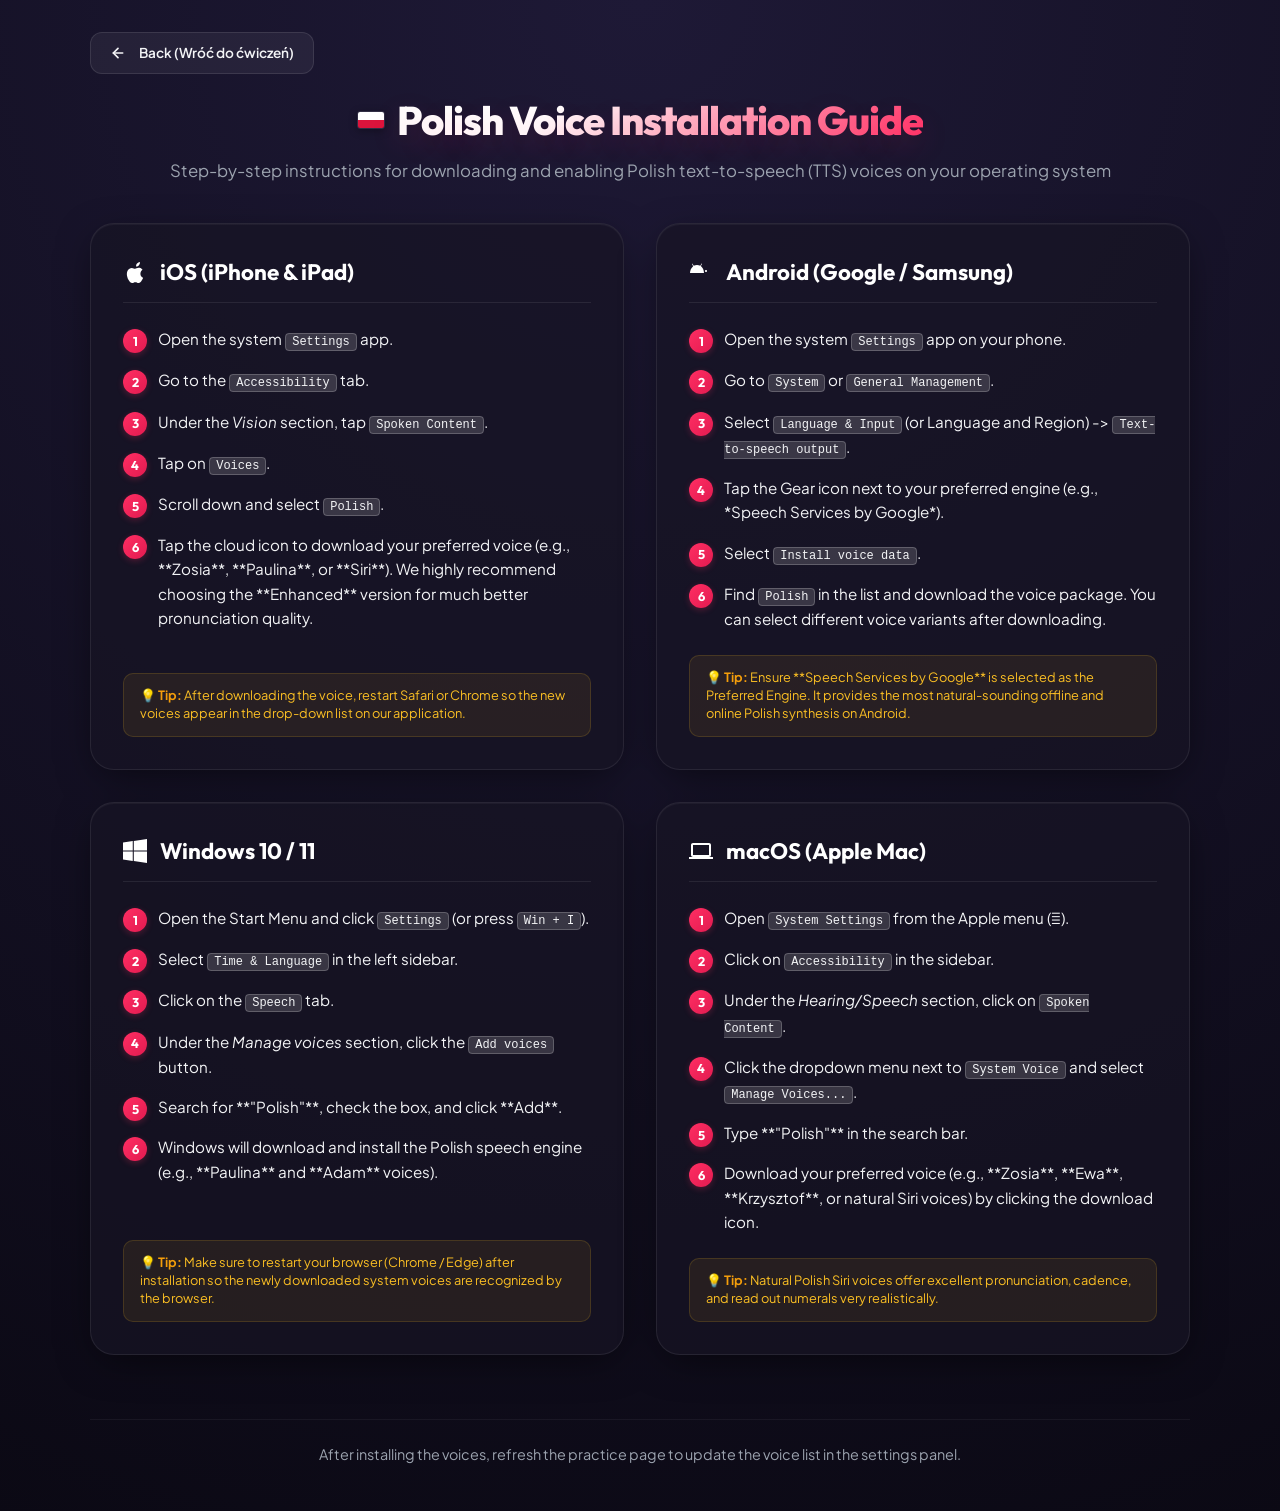
==== instructions.html @ 65358e63 "refactor: rename setup.html to instructions.html to match the numbers practice app" ====
<!DOCTYPE html>
<html lang="en" translate="no">
<head>
  <meta charset="UTF-8">
  <meta name="viewport" content="width=device-width, initial-scale=1.0">
  <meta name="google" content="notranslate">
  <title>Polish Voice Installation Guide | Czas po Polsku</title>
  <meta name="description" content="Step-by-step guide on how to download and install Polish text-to-speech (TTS) voices on Android, iOS, Windows, and macOS.">
  <link rel="stylesheet" href="style.css">
  <style>
    /* Specific styles for the instructions page */
    .back-btn-container {
      margin-bottom: 1rem;
      animation: fadeInDown 0.8s ease-out;
    }
    
    .instructions-grid {
      display: grid;
      grid-template-columns: repeat(auto-fit, minmax(450px, 1fr));
      gap: 2rem;
      animation: fadeInUp 0.8s ease-out 0.2s both;
    }
    
    @media (max-width: 960px) {
      .instructions-grid {
        grid-template-columns: 1fr;
      }
    }
    
    .os-card {
      display: flex;
      flex-direction: column;
      gap: 1.5rem;
      height: 100%;
    }
    
    .os-header {
      display: flex;
      align-items: center;
      gap: 0.8rem;
      font-size: 1.4rem;
      font-family: var(--font-display);
      font-weight: 700;
      color: #ffffff;
      border-bottom: 1px solid rgba(255, 255, 255, 0.08);
      padding-bottom: 0.8rem;
    }
    
    .os-icon {
      width: 24px;
      height: 24px;
      fill: currentColor;
    }
    
    .steps-list {
      list-style-type: none;
      display: flex;
      flex-direction: column;
      gap: 1rem;
      padding-left: 0;
      flex-grow: 1;
    }
    
    .steps-list li {
      position: relative;
      padding-left: 2.2rem;
      font-size: 0.95rem;
      line-height: 1.6;
      color: var(--text-primary);
    }
    
    .steps-list li::before {
      content: attr(data-step);
      position: absolute;
      left: 0;
      top: 2px;
      width: 24px;
      height: 24px;
      background: linear-gradient(135deg, var(--accent-red) 0%, #e21b50 100%);
      color: #ffffff;
      font-family: var(--font-display);
      font-weight: 700;
      font-size: 0.8rem;
      border-radius: 50%;
      display: flex;
      align-items: center;
      justify-content: center;
      box-shadow: 0 2px 6px var(--accent-red-glow);
    }
    
    .os-tip {
      font-size: 0.8rem;
      color: #fbbf24;
      background: rgba(251, 191, 36, 0.08);
      padding: 0.8rem 1rem;
      border-radius: 10px;
      border: 1px solid rgba(251, 191, 36, 0.15);
      margin-top: auto;
      line-height: 1.4;
    }
    
    .os-tip strong {
      color: #f59e0b;
    }
    
    .instructions-footer {
      text-align: center;
      margin-top: 2rem;
      padding: 1.5rem;
      border-top: 1px solid rgba(255, 255, 255, 0.05);
    }
    
    .instructions-footer p {
      color: var(--text-secondary);
      font-size: 0.9rem;
    }
  </style>
</head>
<body>
  <div class="container">
    <header>
      <div class="back-btn-container" style="display: flex; justify-content: flex-start;">
        <a href="index.html" class="btn btn-secondary" style="font-size: 0.85rem; padding: 0.6rem 1.2rem;">
          <svg width="16" height="16" viewBox="0 0 24 24" fill="none" stroke="currentColor" stroke-width="2.5" stroke-linecap="round" stroke-linejoin="round" style="margin-right: 0.3rem;">
            <line x1="19" y1="12" x2="5" y2="12"></line>
            <polyline points="12 19 5 12 12 5"></polyline>
          </svg>
          Back (Wróć do ćwiczeń)
        </a>
      </div>
      
      <div class="logo-wrapper">
        <div class="polish-flag-badge">
          <div class="flag-white"></div>
          <div class="flag-red"></div>
        </div>
        <h1>Polish Voice Installation Guide</h1>
      </div>
      <p>Step-by-step instructions for downloading and enabling Polish text-to-speech (TTS) voices on your operating system</p>
    </header>

    <main class="instructions-grid">
      <!-- iOS Section -->
      <section class="glass-panel os-card">
        <h2 class="os-header">
          <!-- Apple Icon -->
          <svg class="os-icon" viewBox="0 0 24 24">
            <path fill="currentColor" d="M18.71 19.5C17.88 20.74 17 21.95 15.66 21.97C14.32 22 13.89 21.18 12.37 21.18C10.84 21.18 10.37 21.95 9.1 22C7.79 22.05 6.8 20.68 5.96 19.47C4.25 17 2.94 12.45 4.7 9.39C5.57 7.87 7.13 6.91 8.82 6.88C10.1 6.86 11.32 7.75 12.11 7.75C12.89 7.75 14.37 6.68 15.92 6.84C16.57 6.87 18.39 7.1 19.56 8.82C19.47 8.88 17.39 10.1 17.41 12.63C17.44 15.65 20.06 16.66 20.1 16.67C20.08 16.74 19.67 18.11 18.71 19.5M15.97 4.17C16.63 3.37 17.07 2.28 16.95 1C15.96 1.04 14.76 1.66 14.05 2.5C13.45 3.19 12.92 4.3 13.08 5.56C14.18 5.65 15.3 4.98 15.97 4.17Z"/>
          </svg>
          iOS (iPhone & iPad)
        </h2>
        
        <ul class="steps-list">
          <li data-step="1">Open the system <span class="kbd">Settings</span> app.</li>
          <li data-step="2">Go to the <span class="kbd">Accessibility</span> tab.</li>
          <li data-step="3">Under the <i>Vision</i> section, tap <span class="kbd">Spoken Content</span>.</li>
          <li data-step="4">Tap on <span class="kbd">Voices</span>.</li>
          <li data-step="5">Scroll down and select <span class="kbd">Polish</span>.</li>
          <li data-step="6">Tap the cloud icon to download your preferred voice (e.g., **Zosia**, **Paulina**, or **Siri**). We highly recommend choosing the **Enhanced** version for much better pronunciation quality.</li>
        </ul>
        
        <div class="os-tip">
          💡 <strong>Tip:</strong> After downloading the voice, restart Safari or Chrome so the new voices appear in the drop-down list on our application.
        </div>
      </section>

      <!-- Android Section -->
      <section class="glass-panel os-card">
        <h2 class="os-header">
          <!-- Android Icon -->
          <svg class="os-icon" viewBox="0 0 24 24">
            <path fill="currentColor" d="M7 11c.55 0 1-.45 1-1s-.45-1-1-1-1 .45-1 1 .45 1 1 1zm10 0c.55 0 1-.45 1-1s-.45-1-1-1-1 .45-1 1 .45 1 1 1zm-5.17-5.91l1.17-2.03c.09-.15.04-.34-.1-.43-.15-.09-.34-.04-.43.1l-1.19 2.06C10.23 4.3 9.17 4 8 4s-2.23.3-3.28.84L3.53 2.78c-.09-.15-.28-.2-.43-.1-.15.09-.2.28-.1.43l1.17 2.03C2.17 6.82 1 9.27 1 12h14c0-2.73-1.17-5.18-3.17-6.91z"/>
          </svg>
          Android (Google / Samsung)
        </h2>
        
        <ul class="steps-list">
          <li data-step="1">Open the system <span class="kbd">Settings</span> app on your phone.</li>
          <li data-step="2">Go to <span class="kbd">System</span> or <span class="kbd">General Management</span>.</li>
          <li data-step="3">Select <span class="kbd">Language & Input</span> (or Language and Region) -> <span class="kbd">Text-to-speech output</span>.</li>
          <li data-step="4">Tap the Gear icon next to your preferred engine (e.g., *Speech Services by Google*).</li>
          <li data-step="5">Select <span class="kbd">Install voice data</span>.</li>
          <li data-step="6">Find <span class="kbd">Polish</span> in the list and download the voice package. You can select different voice variants after downloading.</li>
        </ul>
        
        <div class="os-tip">
          💡 <strong>Tip:</strong> Ensure **Speech Services by Google** is selected as the Preferred Engine. It provides the most natural-sounding offline and online Polish synthesis on Android.
        </div>
      </section>

      <!-- Windows Section -->
      <section class="glass-panel os-card">
        <h2 class="os-header">
          <!-- Windows Icon -->
          <svg class="os-icon" viewBox="0 0 24 24">
            <path fill="currentColor" d="M0 3.449L9.75 2.1v9.45H0V3.449zM0 12.45h9.75v9.45L0 20.551v-8.1zM10.8 1.95L24 0v11.55H10.8V1.95zM10.8 12.45H24v11.55l-13.2-1.95v-9.6z"/>
          </svg>
          Windows 10 / 11
        </h2>
        
        <ul class="steps-list">
          <li data-step="1">Open the Start Menu and click <span class="kbd">Settings</span> (or press <span class="kbd">Win + I</span>).</li>
          <li data-step="2">Select <span class="kbd">Time & Language</span> in the left sidebar.</li>
          <li data-step="3">Click on the <span class="kbd">Speech</span> tab.</li>
          <li data-step="4">Under the <i>Manage voices</i> section, click the <span class="kbd">Add voices</span> button.</li>
          <li data-step="5">Search for **"Polish"**, check the box, and click **Add**.</li>
          <li data-step="6">Windows will download and install the Polish speech engine (e.g., **Paulina** and **Adam** voices).</li>
        </ul>
        
        <div class="os-tip">
          💡 <strong>Tip:</strong> Make sure to restart your browser (Chrome / Edge) after installation so the newly downloaded system voices are recognized by the browser.
        </div>
      </section>

      <!-- macOS Section -->
      <section class="glass-panel os-card">
        <h2 class="os-header">
          <!-- macOS Icon -->
          <svg class="os-icon" viewBox="0 0 24 24">
            <path fill="currentColor" d="M20 18c1.1 0 2-.9 2-2V6c0-1.1-.9-2-2-2H4c-1.1 0-2 .9-2 2v10c0 1.1.9 2 2 2H0v2h24v-2h-4zM4 6h16v10H4V6z"/>
          </svg>
          macOS (Apple Mac)
        </h2>
        
        <ul class="steps-list">
          <li data-step="1">Open <span class="kbd">System Settings</span> from the Apple menu ().</li>
          <li data-step="2">Click on <span class="kbd">Accessibility</span> in the sidebar.</li>
          <li data-step="3">Under the <i>Hearing/Speech</i> section, click on <span class="kbd">Spoken Content</span>.</li>
          <li data-step="4">Click the dropdown menu next to <span class="kbd">System Voice</span> and select <span class="kbd">Manage Voices...</span>.</li>
          <li data-step="5">Type **"Polish"** in the search bar.</li>
          <li data-step="6">Download your preferred voice (e.g., **Zosia**, **Ewa**, **Krzysztof**, or natural Siri voices) by clicking the download icon.</li>
        </ul>
        
        <div class="os-tip">
          💡 <strong>Tip:</strong> Natural Polish Siri voices offer excellent pronunciation, cadence, and read out numerals very realistically.
        </div>
      </section>
    </main>

    <div class="instructions-footer">
      <p>After installing the voices, refresh the practice page to update the voice list in the settings panel.</p>
    </div>
  </div>
</body>
</html>
---- style.css ----
/* 
   Polish Times Listening Practice - Styling
   Dark Glassmorphism Theme with Polish Flag Crimson/White Accents
*/

@import url('https://fonts.googleapis.com/css2?family=Outfit:wght@300;400;500;600;700;800&family=Plus+Jakarta+Sans:wght@300;400;500;600;700&display=swap');

:root {
  --bg-gradient: radial-gradient(circle at 50% 0%, #1e1936 0%, #0b0914 100%);
  --panel-bg: rgba(23, 20, 36, 0.7);
  --panel-border: rgba(255, 255, 255, 0.08);
  --panel-glow: 0 10px 40px -10px rgba(0, 0, 0, 0.6);
  
  --accent-red: #ff2e63;
  --accent-red-glow: rgba(255, 46, 99, 0.25);
  --accent-red-hover: #ff5782;
  
  --accent-white: #ffffff;
  --accent-white-glow: rgba(255, 255, 255, 0.15);
  
  --text-primary: #f3f4f6;
  --text-secondary: #9ca3af;
  --text-muted: #6b7280;
  
  --color-success: #10b981;
  --color-success-glow: rgba(16, 185, 129, 0.15);
  --color-danger: #ef4444;
  --color-danger-glow: rgba(239, 68, 68, 0.15);
  
  --font-display: 'Outfit', sans-serif;
  --font-sans: 'Plus Jakarta Sans', sans-serif;
  
  --transition-smooth: all 0.3s cubic-bezier(0.4, 0, 0.2, 1);
  --transition-bounce: all 0.4s cubic-bezier(0.175, 0.885, 0.32, 1.275);
}

* {
  box-sizing: border-box;
  margin: 0;
  padding: 0;
}

body {
  font-family: var(--font-sans);
  background: var(--bg-gradient);
  color: var(--text-primary);
  min-height: 100vh;
  display: flex;
  flex-direction: column;
  align-items: center;
  padding: 2rem 1rem;
  overflow-x: hidden;
  line-height: 1.5;
}

.container {
  width: 100%;
  max-width: 1100px;
  margin: 0 auto;
  display: flex;
  flex-direction: column;
  gap: 2rem;
}

/* Header Styling */
header {
  text-align: center;
  margin-bottom: 0.5rem;
  animation: fadeInDown 0.8s ease-out;
}

.logo-wrapper {
  display: flex;
  align-items: center;
  justify-content: center;
  gap: 0.8rem;
  margin-bottom: 0.5rem;
}

.polish-flag-badge {
  display: inline-flex;
  flex-direction: column;
  width: 28px;
  height: 18px;
  border-radius: 3px;
  overflow: hidden;
  box-shadow: 0 2px 8px rgba(0, 0, 0, 0.3);
  border: 1px solid rgba(255, 255, 255, 0.1);
}

.flag-white {
  background: #ffffff;
  flex: 1;
}

.flag-red {
  background: #dc143c;
  flex: 1;
}

h1 {
  font-family: var(--font-display);
  font-weight: 800;
  font-size: 2.5rem;
  letter-spacing: -0.025em;
  background: linear-gradient(135deg, var(--accent-white) 30%, var(--accent-red) 100%);
  -webkit-background-clip: text;
  -webkit-text-fill-color: transparent;
  text-shadow: 0 10px 30px rgba(255, 46, 99, 0.15);
}

header p {
  color: var(--text-secondary);
  font-size: 1.05rem;
  font-weight: 400;
}

/* Main Grid Layout */
.app-grid {
  display: grid;
  grid-template-columns: 1.45fr 1fr;
  gap: 2rem;
  align-items: start;
  animation: fadeInUp 0.8s ease-out 0.2s both;
}

@media (max-width: 950px) {
  .app-grid {
    grid-template-columns: 1fr;
  }
}

/* Glassmorphic Panel Base */
.glass-panel {
  background: var(--panel-bg);
  backdrop-filter: blur(16px);
  -webkit-backdrop-filter: blur(16px);
  border: 1px solid var(--panel-border);
  border-radius: 24px;
  padding: 2rem;
  box-shadow: var(--panel-glow), inset 0 1px 1px rgba(255, 255, 255, 0.05);
  transition: var(--transition-smooth);
}

.glass-panel:hover {
  border-color: rgba(255, 255, 255, 0.12);
  box-shadow: 0 15px 50px -10px rgba(0, 0, 0, 0.7), 0 0 30px rgba(255, 46, 99, 0.04);
}

/* Main Practice Card */
.practice-card {
  display: flex;
  flex-direction: column;
  gap: 2rem;
  position: relative;
  overflow: hidden;
}

/* Audio Player Section */
.audio-section {
  display: flex;
  flex-direction: column;
  align-items: center;
  gap: 1.2rem;
  padding: 1rem 0;
}

.audio-controls {
  display: flex;
  gap: 1.5rem;
  align-items: center;
}

.play-main-btn {
  width: 96px;
  height: 96px;
  border-radius: 50%;
  background: linear-gradient(135deg, var(--accent-red) 0%, #e21b50 100%);
  border: none;
  cursor: pointer;
  display: flex;
  align-items: center;
  justify-content: center;
  box-shadow: 0 0 30px var(--accent-red-glow), 0 8px 24px rgba(255, 46, 99, 0.3);
  transition: var(--transition-bounce);
  outline: none;
  position: relative;
}

.play-main-btn::after {
  content: '';
  position: absolute;
  top: -6px;
  left: -6px;
  right: -6px;
  bottom: -6px;
  border-radius: 50%;
  border: 2px solid var(--accent-red);
  opacity: 0;
  transition: var(--transition-smooth);
}

.play-main-btn:hover {
  transform: scale(1.08);
  box-shadow: 0 0 45px rgba(255, 46, 99, 0.5), 0 10px 28px rgba(255, 46, 99, 0.4);
}

.play-main-btn:hover::after {
  opacity: 0.4;
  transform: scale(1.05);
}

.play-main-btn:active {
  transform: scale(0.95);
}

.play-main-btn svg {
  width: 36px;
  height: 36px;
  fill: #ffffff;
  margin-left: 4px; /* offset play icon visually */
  transition: var(--transition-smooth);
}

.play-main-btn.playing {
  animation: pulse 1.2s infinite;
  background: linear-gradient(135deg, #10b981 0%, #059669 100%);
  box-shadow: 0 0 30px rgba(16, 185, 129, 0.4);
}

.play-main-btn.playing svg {
  margin-left: 0;
  transform: scale(1.1);
}

.play-slow-btn {
  background: rgba(255, 255, 255, 0.05);
  border: 1px solid rgba(255, 255, 255, 0.1);
  color: var(--text-primary);
  width: 52px;
  height: 52px;
  border-radius: 50%;
  cursor: pointer;
  display: flex;
  align-items: center;
  justify-content: center;
  transition: var(--transition-smooth);
}

.play-slow-btn:hover {
  background: rgba(255, 255, 255, 0.12);
  border-color: rgba(255, 255, 255, 0.2);
  transform: scale(1.05);
}

.play-slow-btn.playing {
  background: var(--color-success-glow);
  color: var(--color-success);
  border-color: var(--color-success);
}

.audio-hint {
  font-size: 0.85rem;
  color: var(--text-secondary);
  font-weight: 500;
  display: flex;
  align-items: center;
  gap: 0.4rem;
  text-align: center;
}

/* Practice Input Form */
.input-form {
  display: flex;
  flex-direction: column;
  gap: 1.2rem;
  width: 100%;
}

.input-group {
  position: relative;
  display: flex;
  align-items: center;
  border-radius: 16px;
  background: rgba(255, 255, 255, 0.03);
  border: 2px solid rgba(255, 255, 255, 0.08);
  transition: var(--transition-smooth);
  box-shadow: inset 0 2px 4px rgba(0, 0, 0, 0.2);
}

.input-group:focus-within {
  border-color: var(--accent-red);
  box-shadow: 0 0 20px var(--accent-red-glow), inset 0 2px 4px rgba(0, 0, 0, 0.1);
  background: rgba(255, 255, 255, 0.05);
}

.input-field {
  width: 100%;
  background: transparent;
  border: none;
  outline: none;
  color: #ffffff;
  font-family: var(--font-display);
  font-size: 2.2rem;
  font-weight: 800;
  padding: 1rem 1.5rem;
  text-align: center;
  letter-spacing: 0.05em;
}

.input-field::placeholder {
  color: var(--text-muted);
  font-size: 1.1rem;
  font-weight: 400;
  letter-spacing: 0;
}

.form-buttons {
  display: grid;
  grid-template-columns: 2fr 1fr 1fr;
  gap: 0.8rem;
}

@media (max-width: 500px) {
  .form-buttons {
    grid-template-columns: 1fr;
  }
}

/* Buttons Base */
.btn {
  font-family: var(--font-sans);
  font-weight: 600;
  font-size: 0.95rem;
  padding: 0.9rem 1.5rem;
  border-radius: 12px;
  cursor: pointer;
  transition: var(--transition-smooth);
  display: inline-flex;
  align-items: center;
  justify-content: center;
  gap: 0.5rem;
  outline: none;
  text-decoration: none;
}

.btn-primary {
  background: linear-gradient(135deg, var(--accent-red) 0%, #e21b50 100%);
  color: #ffffff;
  border: none;
  box-shadow: 0 4px 15px var(--accent-red-glow);
}

.btn-primary:hover:not(:disabled) {
  transform: translateY(-2px);
  box-shadow: 0 6px 20px rgba(255, 46, 99, 0.4);
  background: linear-gradient(135deg, var(--accent-red-hover) 0%, var(--accent-red) 100%);
}

.btn-primary:active:not(:disabled) {
  transform: translateY(0);
}

.btn-secondary {
  background: rgba(255, 255, 255, 0.06);
  color: var(--text-primary);
  border: 1px solid rgba(255, 255, 255, 0.1);
}

.btn-secondary:hover:not(:disabled) {
  background: rgba(255, 255, 255, 0.12);
  border-color: rgba(255, 255, 255, 0.2);
}

.btn:disabled {
  opacity: 0.5;
  cursor: not-allowed;
  transform: none !important;
  box-shadow: none !important;
}

.kbd {
  background: rgba(255, 255, 255, 0.15);
  border-radius: 4px;
  padding: 1px 6px;
  font-size: 0.75rem;
  font-family: monospace;
  border: 1px solid rgba(255, 255, 255, 0.2);
}

/* Feedback Element styling */
.feedback {
  border-radius: 16px;
  padding: 1.5rem;
  display: flex;
  flex-direction: column;
  gap: 0.8rem;
  animation: slideInUp 0.4s cubic-bezier(0.175, 0.885, 0.32, 1.275);
  border-left: 4px solid transparent;
}

.feedback.hidden {
  display: none !important;
}

.feedback.correct {
  background: var(--color-success-glow);
  border-color: var(--color-success);
  box-shadow: 0 0 25px rgba(16, 185, 129, 0.05);
}

.feedback.incorrect {
  background: var(--color-danger-glow);
  border-color: var(--color-danger);
  box-shadow: 0 0 25px rgba(239, 68, 68, 0.05);
}

.feedback-header {
  display: flex;
  justify-content: space-between;
  align-items: center;
}

.feedback h3 {
  font-family: var(--font-display);
  font-size: 1.25rem;
  font-weight: 700;
}

.feedback.correct h3 {
  color: var(--color-success);
}

.feedback.incorrect h3 {
  color: var(--color-danger);
}

.feedback-details {
  font-size: 1.1rem;
}

.feedback-spelling {
  font-size: 1rem;
  background: rgba(0, 0, 0, 0.2);
  padding: 0.75rem 1rem;
  border-radius: 10px;
  border: 1px solid rgba(255, 255, 255, 0.05);
}

.polish-spelling-highlight {
  font-weight: 700;
  color: var(--accent-red-hover);
  letter-spacing: 0.02em;
}

.next-round-btn {
  margin-top: 0.5rem;
  animation: pulseButton 2s infinite;
}

/* Config & Help Cards */
.config-card {
  display: flex;
  flex-direction: column;
  gap: 2rem;
}

.panel-title {
  font-family: var(--font-display);
  font-weight: 700;
  font-size: 1.25rem;
  letter-spacing: -0.01em;
  margin-bottom: 1rem;
  display: flex;
  align-items: center;
  gap: 0.6rem;
  border-bottom: 1px solid rgba(255, 255, 255, 0.08);
  padding-bottom: 0.6rem;
}

.section-group {
  display: flex;
  flex-direction: column;
  gap: 0.8rem;
}

.section-group label {
  font-size: 0.85rem;
  font-weight: 600;
  text-transform: uppercase;
  letter-spacing: 0.05em;
  color: var(--text-secondary);
}

/* Settings selector buttons */
.preset-row {
  display: flex;
  gap: 0.5rem;
}

.preset-row .btn-preset {
  flex: 1;
  background: rgba(255, 255, 255, 0.03);
  border: 1px solid rgba(255, 255, 255, 0.08);
  color: var(--text-primary);
  font-family: var(--font-sans);
  font-weight: 500;
  font-size: 0.85rem;
  padding: 0.6rem 0.4rem;
  border-radius: 8px;
  cursor: pointer;
  transition: var(--transition-smooth);
  text-align: center;
  white-space: nowrap;
}

.preset-row .btn-preset:hover {
  background: rgba(255, 255, 255, 0.08);
  border-color: rgba(255, 255, 255, 0.15);
}

.preset-row .btn-preset.active {
  background: linear-gradient(135deg, var(--accent-red) 0%, #e21b50 100%);
  border: none;
  box-shadow: 0 4px 12px var(--accent-red-glow);
  color: #ffffff;
  font-weight: 600;
}

/* Custom Dropdown select */
.select-wrapper {
  position: relative;
}

.custom-select {
  width: 100%;
  background: rgba(255, 255, 255, 0.03);
  border: 1px solid rgba(255, 255, 255, 0.1);
  color: var(--text-primary);
  border-radius: 10px;
  padding: 0.8rem 1rem;
  font-family: var(--font-sans);
  font-size: 0.9rem;
  outline: none;
  cursor: pointer;
  appearance: none;
  -webkit-appearance: none;
  transition: var(--transition-smooth);
}

.custom-select:focus {
  border-color: var(--accent-red);
  background: rgba(255, 255, 255, 0.06);
}

.select-wrapper::after {
  content: '▼';
  font-size: 0.7rem;
  position: absolute;
  right: 1.2rem;
  top: 50%;
  transform: translateY(-50%);
  color: var(--text-secondary);
  pointer-events: none;
}

.voice-warning {
  font-size: 0.8rem;
  color: #fbbf24;
  background: rgba(251, 191, 36, 0.1);
  padding: 0.6rem 0.8rem;
  border-radius: 8px;
  border: 1px solid rgba(251, 191, 36, 0.2);
  display: none;
}

/* Grammar Help Card */
.grammar-guide-card {
  display: flex;
  flex-direction: column;
}

.guide-toggle-btn {
  background: transparent;
  border: none;
  color: var(--accent-red-hover);
  cursor: pointer;
  font-weight: 600;
  font-size: 0.85rem;
  text-decoration: underline;
  margin-top: -0.5rem;
  margin-bottom: 0.5rem;
  text-align: left;
  outline: none;
}

.guide-content {
  display: flex;
  flex-direction: column;
  gap: 1rem;
  font-size: 0.85rem;
  color: var(--text-secondary);
}

.guide-content.collapsed {
  display: none;
}

.guide-section {
  background: rgba(0, 0, 0, 0.15);
  border: 1px solid rgba(255, 255, 255, 0.03);
  padding: 0.8rem;
  border-radius: 10px;
}

.guide-section h4 {
  font-family: var(--font-display);
  color: #ffffff;
  margin-bottom: 0.4rem;
  font-size: 0.9rem;
  font-weight: 600;
}

.guide-section ul {
  list-style-position: inside;
  padding-left: 0.2rem;
  display: flex;
  flex-direction: column;
  gap: 0.3rem;
}

.guide-section code {
  color: var(--accent-red-hover);
  background: rgba(255, 46, 99, 0.1);
  padding: 1px 4px;
  border-radius: 3px;
  font-family: monospace;
}

/* Statistics Grid */
.stats-container {
  grid-column: 1 / -1;
}

.stats-grid {
  display: grid;
  grid-template-columns: repeat(auto-fit, minmax(160px, 1fr));
  gap: 1.2rem;
}

.stat-card {
  background: rgba(255, 255, 255, 0.02);
  border: 1px solid rgba(255, 255, 255, 0.06);
  border-radius: 16px;
  padding: 1.2rem;
  text-align: center;
  display: flex;
  flex-direction: column;
  gap: 0.4rem;
  transition: var(--transition-smooth);
}

.stat-card:hover {
  background: rgba(255, 255, 255, 0.04);
  border-color: rgba(255, 255, 255, 0.1);
  transform: translateY(-2px);
}

.stat-val {
  font-family: var(--font-display);
  font-size: 1.8rem;
  font-weight: 800;
  color: #ffffff;
}

.stat-label {
  font-size: 0.75rem;
  font-weight: 600;
  text-transform: uppercase;
  color: var(--text-secondary);
  letter-spacing: 0.05em;
}

.reset-stats-btn {
  margin-top: 1rem;
  align-self: center;
  font-size: 0.8rem;
  padding: 0.5rem 1rem;
}

/* History Card */
.history-card {
  display: flex;
  flex-direction: column;
  max-height: 380px;
}

.history-list {
  list-style: none;
  overflow-y: auto;
  padding-right: 0.3rem;
  display: flex;
  flex-direction: column;
  gap: 0.8rem;
  flex: 1;
}

/* Custom Scrollbar for history */
.history-list::-webkit-scrollbar {
  width: 6px;
}

.history-list::-webkit-scrollbar-track {
  background: rgba(0, 0, 0, 0.1);
  border-radius: 3px;
}

.history-list::-webkit-scrollbar-thumb {
  background: rgba(255, 255, 255, 0.1);
  border-radius: 3px;
}

.history-list::-webkit-scrollbar-thumb:hover {
  background: rgba(255, 255, 255, 0.2);
}

.history-empty {
  color: var(--text-muted);
  text-align: center;
  font-size: 0.9rem;
  padding: 2rem 0;
  font-style: italic;
}

.history-item {
  background: rgba(255, 255, 255, 0.02);
  border: 1px solid rgba(255, 255, 255, 0.05);
  border-radius: 12px;
  padding: 0.8rem 1rem;
  display: flex;
  flex-direction: column;
  gap: 0.4rem;
  transition: var(--transition-smooth);
}

.history-item:hover {
  background: rgba(255, 255, 255, 0.04);
}

.history-item.history-correct {
  border-left: 3px solid var(--color-success);
}

.history-item.history-incorrect {
  border-left: 3px solid var(--color-danger);
}

.history-header {
  display: flex;
  align-items: center;
  gap: 0.6rem;
  font-size: 0.9rem;
}

.history-badge {
  display: inline-flex;
  align-items: center;
  justify-content: center;
  width: 18px;
  height: 18px;
  border-radius: 50%;
  font-size: 0.7rem;
  font-weight: 700;
}

.badge-correct {
  background: rgba(16, 185, 129, 0.2);
  color: var(--color-success);
}

.badge-incorrect {
  background: rgba(239, 68, 68, 0.2);
  color: var(--color-danger);
}

.history-number {
  font-family: var(--font-display);
  font-weight: 700;
  font-size: 1.05rem;
}

.history-guess {
  color: var(--text-secondary);
  font-size: 0.8rem;
  margin-right: auto;
}

.history-replay-btn {
  background: transparent;
  border: none;
  cursor: pointer;
  color: var(--text-secondary);
  font-size: 0.9rem;
  padding: 2px;
  border-radius: 4px;
  transition: var(--transition-smooth);
}

.history-replay-btn:hover {
  color: var(--text-primary);
  background: rgba(255, 255, 255, 0.08);
  transform: scale(1.1);
}

.history-spelling {
  font-size: 0.8rem;
  color: var(--text-secondary);
  white-space: nowrap;
  overflow: hidden;
  text-overflow: ellipsis;
  padding-left: 1.5rem;
  font-style: italic;
}

/* Footer Styling */
footer {
  text-align: center;
  margin-top: 3rem;
  font-size: 0.8rem;
  color: var(--text-muted);
}

footer a {
  color: var(--text-secondary);
  text-decoration: none;
  border-bottom: 1px dashed var(--text-muted);
  transition: var(--transition-smooth);
}

footer a:hover {
  color: var(--accent-red-hover);
  border-color: var(--accent-red-hover);
}

/* Animations */
@keyframes fadeInDown {
  from {
    opacity: 0;
    transform: translateY(-20px);
  }
  to {
    opacity: 1;
    transform: translateY(0);
  }
}

@keyframes fadeInUp {
  from {
    opacity: 0;
    transform: translateY(20px);
  }
  to {
    opacity: 1;
    transform: translateY(0);
  }
}

@keyframes slideInUp {
  from {
    opacity: 0;
    transform: translateY(15px);
  }
  to {
    opacity: 1;
    transform: translateY(0);
  }
}

@keyframes pulse {
  0% {
    box-shadow: 0 0 0 0 rgba(16, 185, 129, 0.4);
  }
  70% {
    box-shadow: 0 0 0 15px rgba(16, 185, 129, 0);
  }
  100% {
    box-shadow: 0 0 0 0 rgba(16, 185, 129, 0);
  }
}

@keyframes pulseButton {
  0% {
    transform: scale(1);
  }
  50% {
    transform: scale(1.02);
    box-shadow: 0 6px 22px rgba(255, 46, 99, 0.5);
  }
  100% {
    transform: scale(1);
  }
}
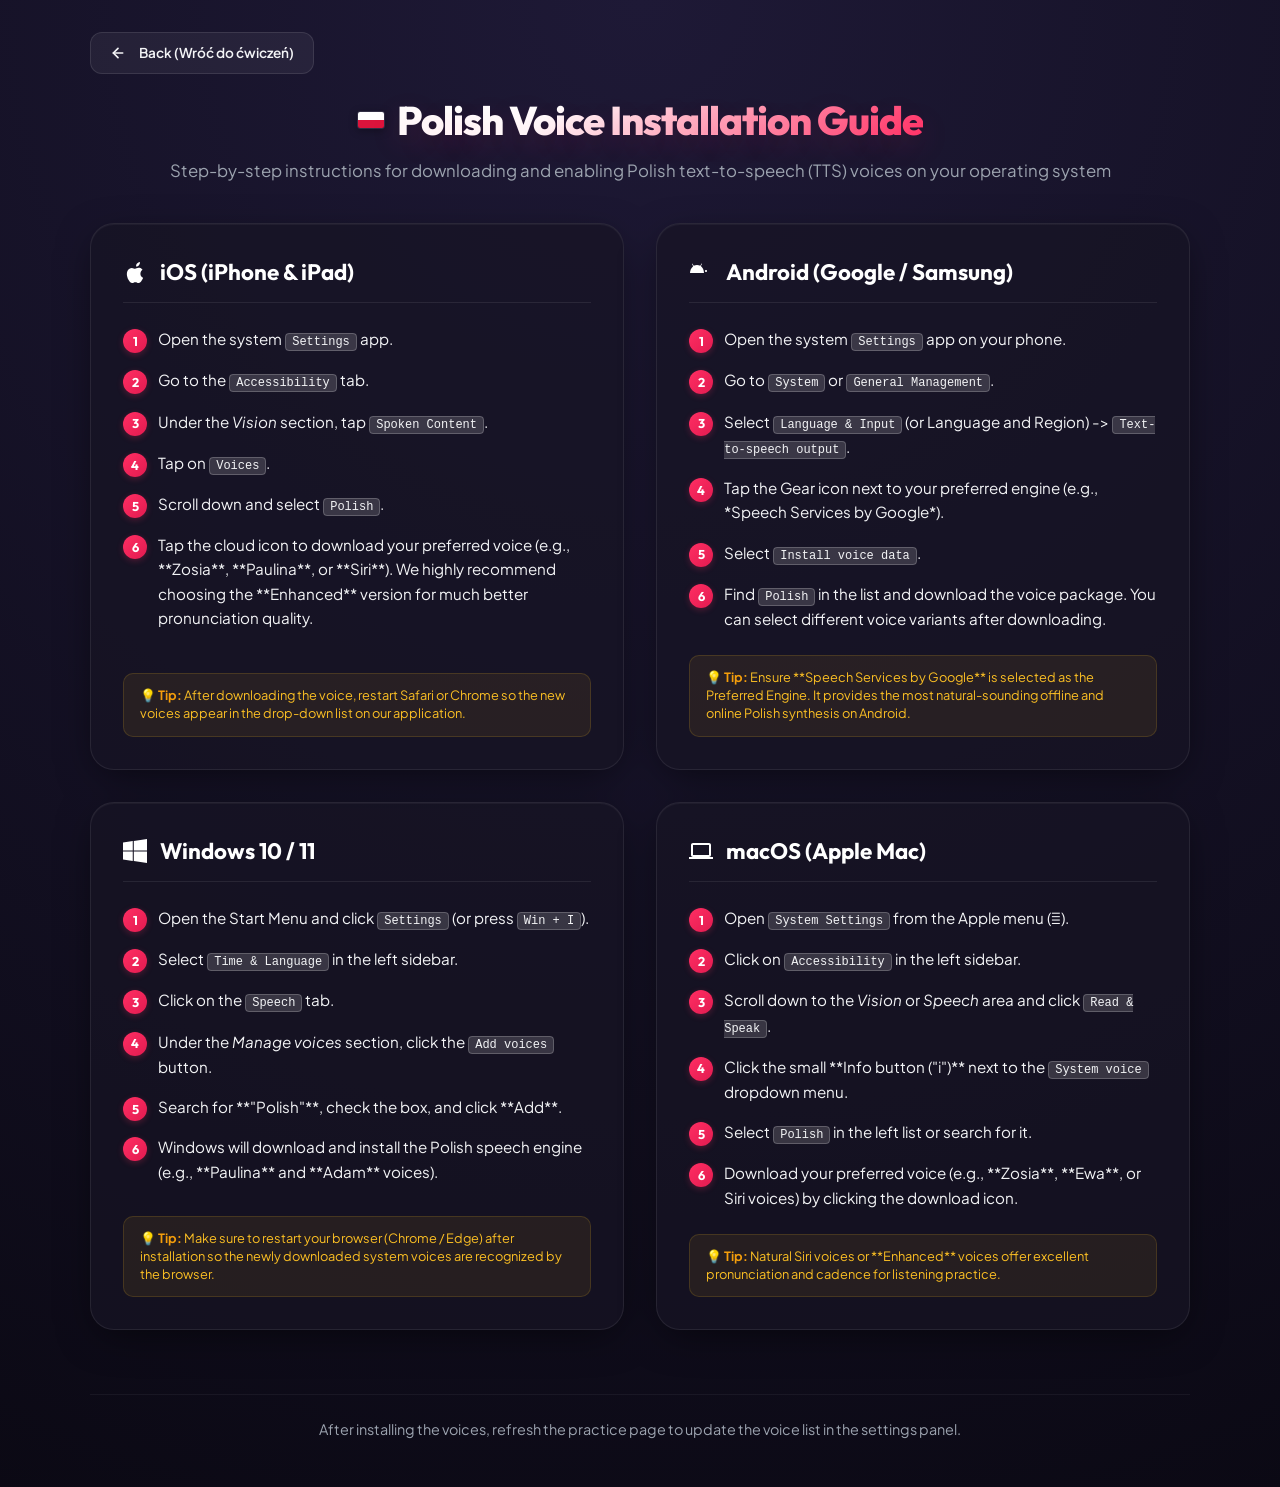
==== commit a02be75c: "docs: update macOS instructions to match modern Sonoma/Sequoia settings path" ====
--- a/instructions.html
+++ b/instructions.html
@@ -224,15 +224,15 @@
         
         <ul class="steps-list">
           <li data-step="1">Open <span class="kbd">System Settings</span> from the Apple menu ().</li>
-          <li data-step="2">Click on <span class="kbd">Accessibility</span> in the sidebar.</li>
-          <li data-step="3">Under the <i>Hearing/Speech</i> section, click on <span class="kbd">Spoken Content</span>.</li>
-          <li data-step="4">Click the dropdown menu next to <span class="kbd">System Voice</span> and select <span class="kbd">Manage Voices...</span>.</li>
-          <li data-step="5">Type **"Polish"** in the search bar.</li>
-          <li data-step="6">Download your preferred voice (e.g., **Zosia**, **Ewa**, **Krzysztof**, or natural Siri voices) by clicking the download icon.</li>
-        </ul>
-        
-        <div class="os-tip">
-          💡 <strong>Tip:</strong> Natural Polish Siri voices offer excellent pronunciation, cadence, and read out numerals very realistically.
+          <li data-step="2">Click on <span class="kbd">Accessibility</span> in the left sidebar.</li>
+          <li data-step="3">Scroll down to the <i>Vision</i> or <i>Speech</i> area and click <span class="kbd">Read & Speak</span>.</li>
+          <li data-step="4">Click the small **Info button ("i")** next to the <span class="kbd">System voice</span> dropdown menu.</li>
+          <li data-step="5">Select <span class="kbd">Polish</span> in the left list or search for it.</li>
+          <li data-step="6">Download your preferred voice (e.g., **Zosia**, **Ewa**, or Siri voices) by clicking the download icon.</li>
+        </ul>
+        
+        <div class="os-tip">
+          💡 <strong>Tip:</strong> Natural Siri voices or **Enhanced** voices offer excellent pronunciation and cadence for listening practice.
         </div>
       </section>
     </main>
